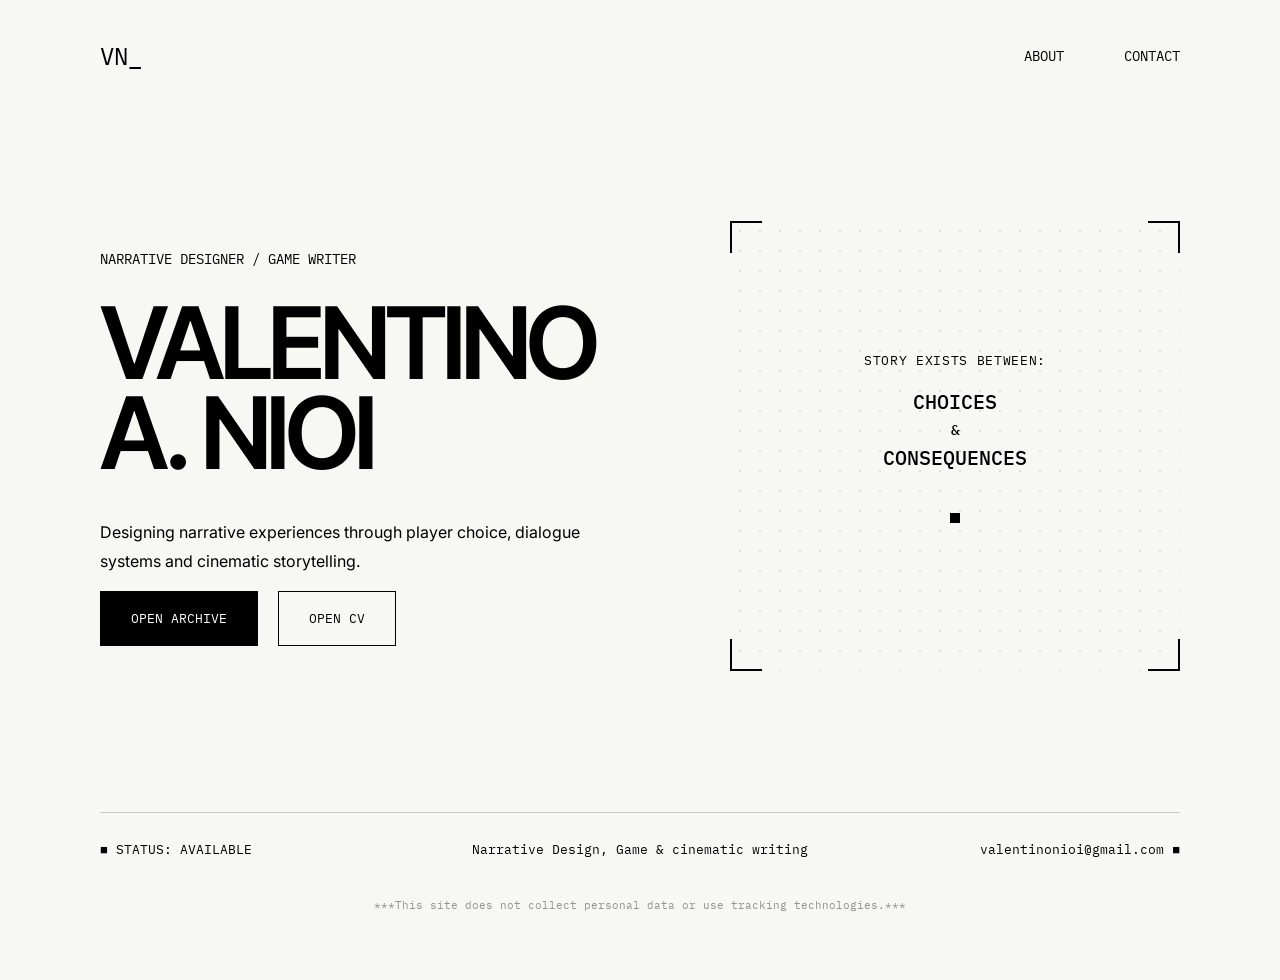
==== index.html @ a165a679 "Add files via upload" ====
<!DOCTYPE html>
<html lang="en">
<head>
<meta charset="UTF-8">
<meta name="viewport" content="width=device-width, initial-scale=1.0">
<title>Valentino A. Nioi</title>

<link rel="stylesheet" href="css/global.css">
<link rel="stylesheet" href="css/home.css">

<link rel="preconnect" href="https://fonts.googleapis.com">
<link rel="preconnect" href="https://fonts.gstatic.com" crossorigin>

<link href="https://fonts.googleapis.com/css2?family=IBM+Plex+Mono:wght@300;400;500&family=Inter:wght@300;400;600&family=Inter+Tight:wght@400;500;600;700&display=swap" rel="stylesheet">
</head>

<body>

<nav>
  <div class="logo">
    VN_
  </div>

  <div class="menu">
    <a href="about.html">ABOUT</a>
    <a href="contact.html">CONTACT</a>
  </div>
</nav>


<section class="hero">

  <div class="left">

    <p class="role">
      NARRATIVE DESIGNER / GAME WRITER
    </p>

    <h1>
      VALENTINO<br>
      A. NIOI
    </h1>

    <p class="description">
      Designing narrative experiences through
      player choice, dialogue systems
      and cinematic storytelling.
    </p>

    <div class="buttons">

      <a class="button black" href="archive.html">
        OPEN ARCHIVE
      </a>

      <button type="button" class="button" onclick="openCVViewer()">
        OPEN CV
      </button>

    </div>

  </div>


  <div class="right">

    <div class="corner tl"></div>
    <div class="corner tr"></div>
    <div class="corner bl"></div>
    <div class="corner br"></div>

    <div class="story">

      <p class="story-label">
        STORY EXISTS BETWEEN:
      </p>

      <h2>
        CHOICES
        <span class="story-cross">&</span>
        CONSEQUENCES
      </h2>

      <div class="square"></div>

    </div>

  </div>

</section>


<div class="viewer-overlay">

  <div class="viewer-box">

    <div class="viewer-top">
      <p>CURRICULUM</p>

      <button type="button" class="viewer-close" onclick="closeViewer()">
        × CLOSE
      </button>
    </div>

    <div class="viewer-title">
      CURRICULUM VITAE
    </div>

    <div class="pdf-container"></div>

  </div>

</div>


<footer>
  <div class="status-line"></div>
  <div class="footer-content">
    <p>■ STATUS: AVAILABLE</p>
    <p>Narrative Design, Game & cinematic writing</p>
    <p>valentinonioi@gmail.com ■</p>
  </div>
  <p class="footer-privacy">***This site does not collect personal data or use tracking technologies.***</p>
</footer>


<script>
const viewerTitle = document.querySelector(".viewer-title");
const viewerOverlay = document.querySelector(".viewer-overlay");
const pdfContainer = document.querySelector(".pdf-container");

function isMobileDevice(){
  return /Android|iPhone|iPad|iPod/i.test(navigator.userAgent);
}

function openPDF(title, file){

  viewerTitle.innerText = title;

  // 📱 MOBILE → apertura nativa (più affidabile)
  if (isMobileDevice()) {
    window.open(file, "_blank");
    return;
  }

  // 💻 DESKTOP → viewer interno stabile
  pdfContainer.innerHTML = `
    <iframe class="pdf-viewer" src="${file}"></iframe>
  `;

  viewerOverlay.style.display = "flex";
}

function openCVViewer(){
  openPDF("CURRICULUM VITAE", "assets/ValentinoNioi_CV_2026.pdf");
}

function closeViewer(){
  viewerOverlay.style.display = "none";
  pdfContainer.innerHTML = "";
}
</script>

</body>
</html>
---- css/global.css ----
body {
  margin: 0;
  padding: 40px 100px;
  font-family: 'Inter', sans-serif;
  background: #f7f7f4;
  color: black;
  min-height: 100vh;
  display: flex;
  flex-direction: column;
}

nav {
  display: flex;
  justify-content: space-between;
  align-items: center;
  margin-bottom: 100px;
}

.logo {
  font-family: 'IBM Plex Mono';
  font-size: 24px;
}

.menu {
  display: flex;
  gap: 60px;
  font-size: 14px;
}

.menu a {
  text-decoration: none;
  color: black;
  font-family: 'IBM Plex Mono';
  transition: .3s;
}

.menu a:hover {
  opacity: .5;
}

.role {
  font-family: 'IBM Plex Mono';
  font-size: 14px;
  margin-bottom: 20px;
  transform: translateY(-10px);
}

h1 {
  font-family: 'Inter Tight', sans-serif;
  font-size: 100px;
  font-weight: 600;
  line-height: .9;
  letter-spacing: -0.05em;
  margin: 0;
}

.description {
  font-family: 'Inter', sans-serif;
  margin-top: 40px;
  line-height: 1.8;
}

.buttons {
  display: flex;
  gap: 20px;
  margin-top: 40px;
}

.button {
  padding: 18px 30px;
  border: 1px solid black;
  background: transparent;
  cursor: pointer;
  text-decoration: none;
  color: black;
  font-family: 'IBM Plex Mono';
  font-size: 13px;
}

.black {
  background: black;
  color: white;
}

.square {
  width: 10px;
  height: 10px;
  background: black;
  margin-top: 45px;
}

footer {
  margin-top: 32px;  /* era 32px */
  margin-bottom: 28px;
}

.footer-content {
  font-family: 'IBM Plex Mono';
  font-size: 13px;
  display: grid;
  grid-template-columns: 1fr 1fr 1fr;
  align-items: center;
  width: 100%;
  transform: translateY(-15px);
}

.footer-privacy {
  font-family: 'IBM Plex Mono';
  font-size: 11px;
  opacity: .4;
  text-align: center;
  margin-top: 12px;
  margin-bottom: 0;
}

.status-line {
  width: 100%;
  height: 1px;
  background: black;
  opacity: 0.2;
  margin-bottom: 30px;
}

.footer-content p:nth-child(1) { text-align: left; }
.footer-content p:nth-child(2) { text-align: center; }
.footer-content p:nth-child(3) { text-align: right; }

.contact-value a:hover { opacity: .45; }

.buttons { margin-top: 0; }

.logo a {
  text-decoration: none;
  color: black;
}

.logo a:hover {
  opacity: .5;
  transition: .3s;
}

.contact-right .buttons { margin-top: 0; }


/* ─────────────────────────────────────────
   MOBILE  (≤ 768px)
───────────────────────────────────────── */
@media (max-width: 768px) {

  body {
    padding: 28px 24px;
  }

  nav {
    margin-bottom: 60px;
  }

  .logo {
    font-size: 20px;
  }

  .menu {
    gap: 28px;
    font-size: 13px;
  }

  h1 {
    font-size: 58px;
  }

  .role {
    font-size: 11px;
    transform: none;
  }

  .description {
    font-size: 14px;
    margin-top: 28px;
    line-height: 1.7;
  }

  .buttons {
    flex-direction: column;
    gap: 12px;
    margin-top: 32px;
  }

  .button {
    text-align: center;
    padding: 16px 24px;
  }

  footer {
    margin-top: 32px;
    margin-bottom: 28px;
  }

  .footer-content {
    grid-template-columns: 1fr;
    gap: 6px;
    transform: none;
  }

  .footer-content p:nth-child(1),
  .footer-content p:nth-child(2),
  .footer-content p:nth-child(3) {
    text-align: center;
  }

}
---- css/home.css ----
.hero {
  flex: 1;
  display: flex;
  justify-content: space-between;
  align-items: center;
  gap: 120px;
  margin-top: -60px;
}

.right {
  position: relative;
  width: 450px;
  height: 450px;
  background-image: radial-gradient(#ddd 1px, transparent 0);
  background-size: 20px 20px;
  flex-shrink: 0;
}

.story {
  display: flex;
  flex-direction: column;
  align-items: center;
  justify-content: center;
  height: 100%;
  text-align: center;
  transform: translateY(-15px);
}

h2 {
  font-family: 'IBM Plex Mono';
  font-size: 20px;
  font-weight: 500;
  line-height: 1.05;
  display: flex;
  flex-direction: column;
  align-items: center;
  margin: 0;
}

.story-label {
  font-family: 'IBM Plex Mono';
  font-size: 13px;
  letter-spacing: 0.05em;
  margin-bottom: 22px;
}

.story-cross {
  font-size: 15px;
  line-height: 1;
  margin: 10px 0;
}

.corner {
  position: absolute;
  width: 30px;
  height: 30px;
}

.tl { top: 0; left: 0; border-top: 2px solid black; border-left: 2px solid black; }
.tr { top: 0; right: 0; border-top: 2px solid black; border-right: 2px solid black; }
.bl { bottom: 0; left: 0; border-bottom: 2px solid black; border-left: 2px solid black; }
.br { bottom: 0; right: 0; border-bottom: 2px solid black; border-right: 2px solid black; }

.square {
  width: 10px;
  height: 10px;
  background: black;
  margin-top: 45px;
}

/* ── CV Viewer ── */

.viewer-overlay {
  position: fixed;
  top: 0;
  left: 0;
  width: 100%;
  height: 100vh;
  background: rgba(0, 0, 0, .18);
  display: none;
  justify-content: center;
  align-items: center;
  z-index: 1000;
  backdrop-filter: blur(6px);
}

.viewer-box {
  width: 82%;
  height: 90vh;
  background: rgba(245, 245, 245, .55);
  border: 1px solid rgba(0, 0, 0, .08);
  backdrop-filter: blur(12px);
  padding: 35px;
  display: flex;
  flex-direction: column;
}

.viewer-top {
  display: flex;
  justify-content: space-between;
  align-items: center;
  margin-bottom: 25px;
  font-family: 'IBM Plex Mono';
  font-size: 13px;
  color: black;
}

.viewer-close {
  background: none;
  border: none;
  font-family: 'IBM Plex Mono';
  font-size: 13px;
  cursor: pointer;
  opacity: .7;
  transition: .3s;
}

.viewer-close:hover { opacity: .4; }

.viewer-title {
  font-family: 'Inter Tight';
  font-size: 28px;
  margin-bottom: 25px;
  color: black;
}

.pdf-container {
  width: 100%;
  flex: 1;
  display: flex;
  justify-content: center;
  align-items: center;
}

.pdf-viewer {
  width: 84%;
  height: 100%;
  background: white;
  border: 1px solid rgba(0, 0, 0, .08);
}

.viewer-nav {
  display: flex;
  justify-content: space-between;
  margin-top: 20px;
  font-family: 'IBM Plex Mono';
  font-size: 13px;
  opacity: .7;
  color: black;
}


/* ─────────────────────────────────────────
   MOBILE  (≤ 768px)
───────────────────────────────────────── */
@media (max-width: 768px) {

  .hero {
    flex-direction: column;
    gap: 0;
    margin-top: -20px;
    align-items: flex-start;
    padding: 24px 0;
  }

  .right {
    display: none;
  }

  .left {
    padding-top: 50px;
}

  .viewer-box {
    width: 92%;
    height: 88vh;
    padding: 20px 18px;
  }

  .viewer-title {
    font-size: 20px;
    margin-bottom: 16px;
  }

  .pdf-viewer {
    width: 100%;
  }

}
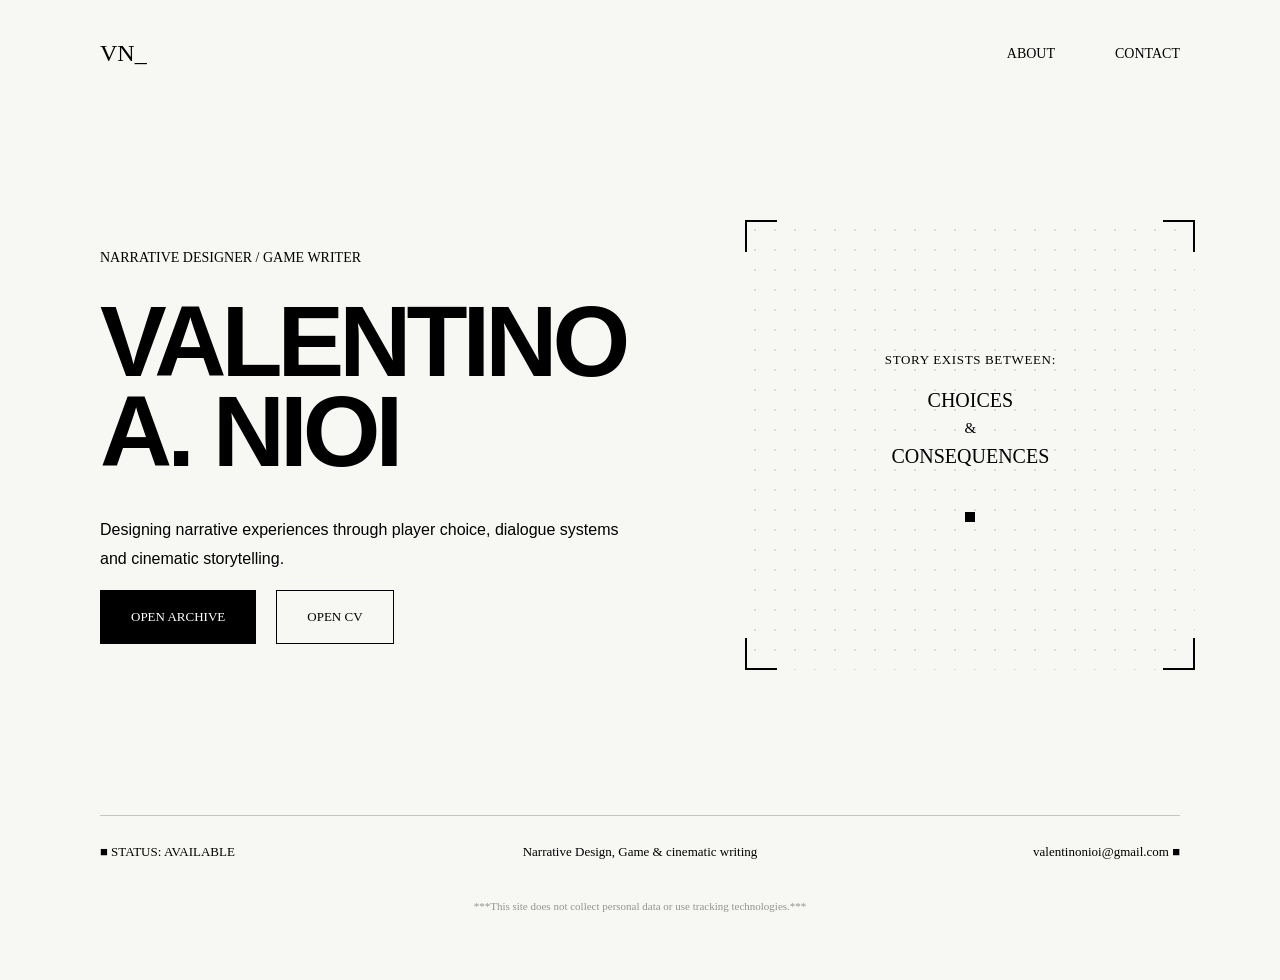
==== commit 42036804: "Remove Google Fonts links from index.html Removed Google Fonts preconnect links and stylesheet." ====
--- a/index.html
+++ b/index.html
@@ -8,10 +8,7 @@
 <link rel="stylesheet" href="css/global.css">
 <link rel="stylesheet" href="css/home.css">
 
-<link rel="preconnect" href="https://fonts.googleapis.com">
-<link rel="preconnect" href="https://fonts.gstatic.com" crossorigin>
-
-<link href="https://fonts.googleapis.com/css2?family=IBM+Plex+Mono:wght@300;400;500&family=Inter:wght@300;400;600&family=Inter+Tight:wght@400;500;600;700&display=swap" rel="stylesheet">
+<link rel="stylesheet" href="css/fonts.css">
 </head>
 
 <body>
--- a/css/fonts.css
+++ b/css/fonts.css
@@ -0,0 +1,50 @@
+/* Local fonts — no Google Fonts requests */
+@font-face {
+  font-family: 'Inter';
+  src: url('../fonts/Inter-Variable.ttf') format('truetype');
+  font-style: normal;
+  font-weight: 100 900;
+  font-display: swap;
+}
+@font-face {
+  font-family: 'Inter Tight';
+  src: url('../fonts/InterTight-Variable.ttf') format('truetype');
+  font-style: normal;
+  font-weight: 100 900;
+  font-display: swap;
+}
+@font-face {
+  font-family: 'IBM Plex Mono';
+  src: url('../fonts/IBMPlexMono-Light.ttf') format('truetype');
+  font-style: normal;
+  font-weight: 300;
+  font-display: swap;
+}
+@font-face {
+  font-family: 'IBM Plex Mono';
+  src: url('../fonts/IBMPlexMono-Regular.ttf') format('truetype');
+  font-style: normal;
+  font-weight: 400;
+  font-display: swap;
+}
+@font-face {
+  font-family: 'IBM Plex Mono';
+  src: url('../fonts/IBMPlexMono-Medium.ttf') format('truetype');
+  font-style: normal;
+  font-weight: 500;
+  font-display: swap;
+}
+@font-face {
+  font-family: 'IBM Plex Mono';
+  src: url('../fonts/IBMPlexMono-SemiBold.ttf') format('truetype');
+  font-style: normal;
+  font-weight: 600;
+  font-display: swap;
+}
+@font-face {
+  font-family: 'IBM Plex Mono';
+  src: url('../fonts/IBMPlexMono-Bold.ttf') format('truetype');
+  font-style: normal;
+  font-weight: 700;
+  font-display: swap;
+}
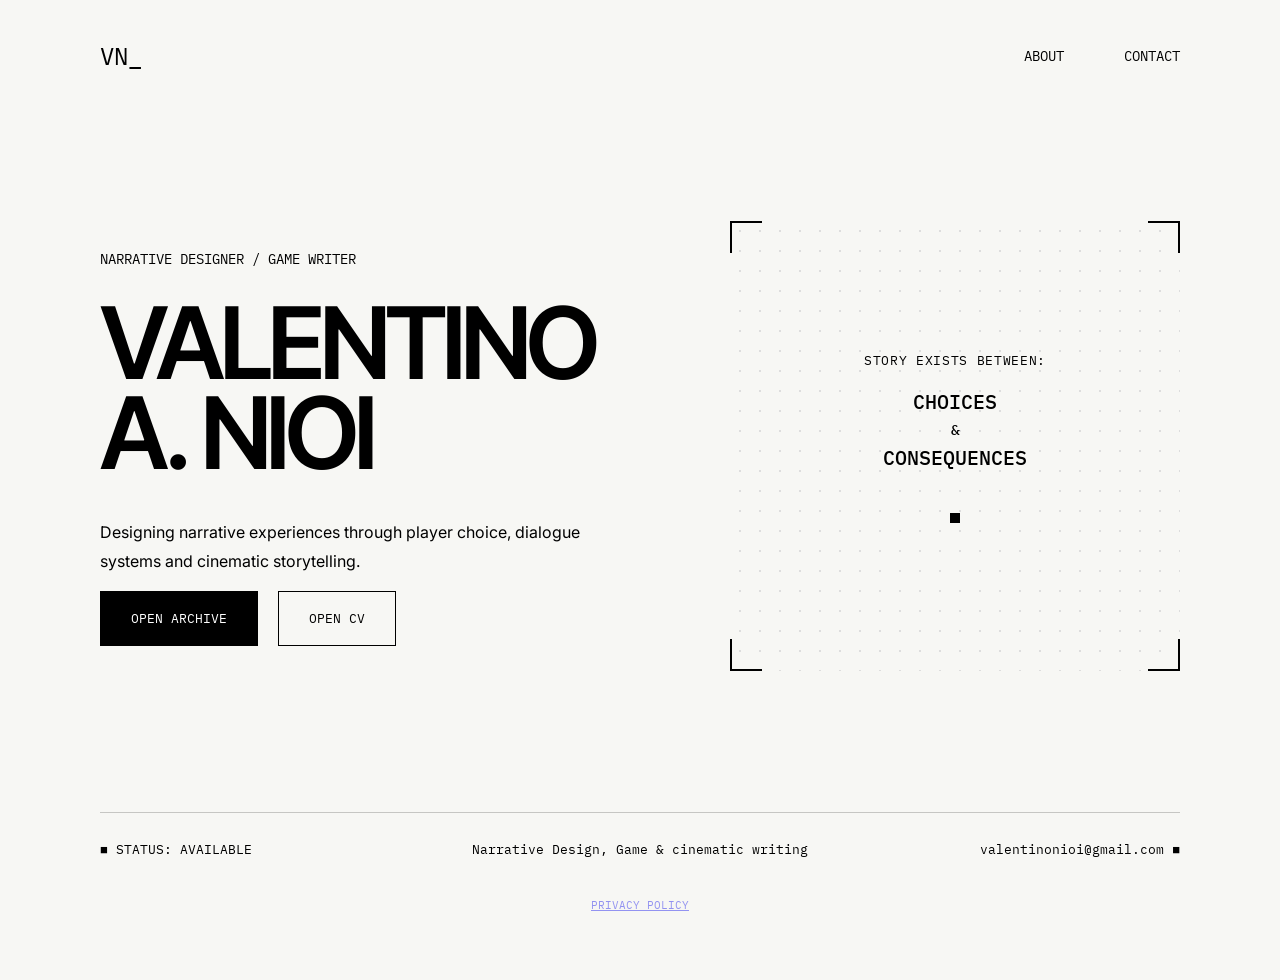
==== commit 27b69656: "Add privacy policy link to footer Updated footer to include a link to the privacy policy." ====
--- a/index.html
+++ b/index.html
@@ -117,7 +117,11 @@
     <p>Narrative Design, Game & cinematic writing</p>
     <p>valentinonioi@gmail.com ■</p>
   </div>
-  <p class="footer-privacy">***This site does not collect personal data or use tracking technologies.***</p>
+
+<p class="footer-privacy">
+  <a href="privacy.html">PRIVACY POLICY</a>
+</p>
+  
 </footer>
 
 
